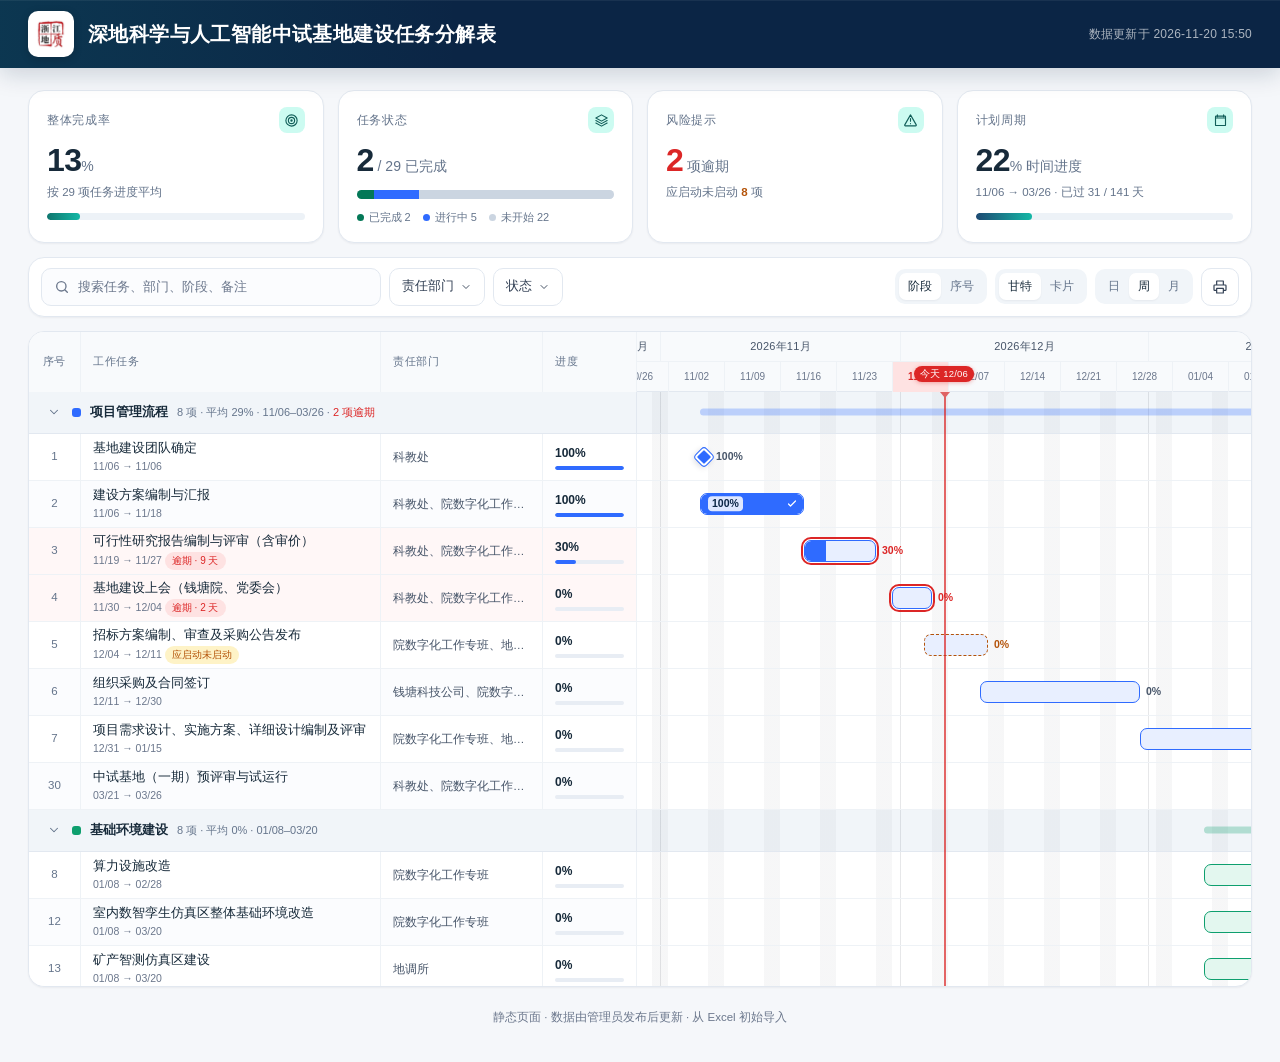
==== index.html @ 17f3b251 "已基本满足要求" ====
<!DOCTYPE html>
<html lang="zh-CN">
<head>
  <meta charset="utf-8">
  <meta name="viewport" content="width=device-width, initial-scale=1, viewport-fit=cover">
  <meta name="robots" content="noindex,nofollow,noarchive">
  <meta name="description" content="项目进度甘特图">
  <meta name="color-scheme" content="light">
  <meta name="theme-color" content="#0B2545">
  <title>项目进度</title>
  <link rel="icon" href="assets/logo.jpg">
  <link rel="stylesheet" href="styles.css">
</head>
<body>
  <a class="skip-link" href="#board">跳到进度表</a>

  <header class="app-header" id="appHeader">
    <div class="brand" id="brand">
      <span class="brand-logo" id="brandLogoWrap">
        <img id="brandLogo" src="assets/logo.jpg" alt="项目标识">
      </span>
      <h1 id="brandTitle">项目进度</h1>
    </div>
    <div class="header-side">
      <span class="updated" id="updatedAt"></span>
      <button type="button" class="admin-hint" id="adminHint" hidden>管理</button>
    </div>
  </header>

  <main class="app-main">
    <section class="kpi-grid" id="kpiGrid" aria-label="总体指标"></section>

    <section class="toolbar card" id="toolbar" aria-label="筛选与视图">
      <div class="toolbar-left">
        <label class="search">
          <span class="search-icon" aria-hidden="true"></span>
          <input id="searchInput" type="search" placeholder="搜索任务、部门、阶段、备注" autocomplete="off" aria-label="搜索">
          <button type="button" class="search-clear" id="searchClear" hidden aria-label="清除搜索">×</button>
        </label>
        <div class="filter-buttons" id="filterButtons"></div>
      </div>
      <div class="toolbar-right" id="toolbarRight"></div>
    </section>

    <section class="admin-bar" id="adminBar" hidden aria-label="管理操作"></section>

    <section class="board" id="board" tabindex="-1"></section>

    <footer class="app-footer">
      <span id="footerNote">静态页面 · 数据由管理员发布后更新</span>
    </footer>
  </main>

  <div class="drawer-backdrop" id="drawerBackdrop" hidden></div>
  <aside class="drawer" id="taskDrawer" hidden aria-label="任务详情"></aside>

  <div class="modal-backdrop" id="modalBackdrop" hidden></div>
  <div class="modal" id="modal" hidden role="dialog" aria-modal="true" aria-labelledby="modalTitle"></div>

  <div class="tooltip" id="tooltip" hidden></div>
  <div class="toast" id="toast" hidden role="status" aria-live="polite"></div>

  <noscript>
    <div class="noscript">此页面需要启用 JavaScript 才能显示进度甘特图。</div>
  </noscript>

  <script src="config.js"></script>
  <script src="data.js"></script>
  <script src="shared/parse.js"></script>
  <script src="js/util.js"></script>
  <script src="js/gantt.js"></script>
  <script src="js/render.js"></script>
  <script src="js/admin.js"></script>
  <script src="js/publish.js"></script>
  <script src="js/app.js"></script>
</body>
</html>
---- styles.css ----
/* ============================================================
   customSchedule — project progress board
   Modern research-institute visual language
   ============================================================ */

:root {
  --navy: #0B2545;
  --navy-2: #12355B;
  --navy-3: #1E4A73;
  --ink: #172A3A;
  --text: #1F2937;
  --muted: #64748B;
  --muted-2: #6B778C;
  --bg: #F5F7FA;
  --card: #FFFFFF;
  --line: #E2E8F0;
  --line-soft: #EEF2F6;
  --line-strong: #CBD5E1;

  --accent: #0F766E;
  --accent-2: #14B8A6;
  --accent-soft: #CCFBF1;
  --accent-ink: #115E59;

  --danger: #DC2626;
  --danger-soft: #FEE2E2;
  --warn: #B45309;
  --warn-soft: #FEF3C7;
  --ok: #047857;
  --ok-soft: #D1FAE5;
  --info: #1D4ED8;
  --info-soft: #DBEAFE;

  --phase-pm: #2F6BFF;
  --phase-pm-soft: #E8EFFF;
  --phase-env: #0E9F6E;
  --phase-env-soft: #E3F7EF;
  --phase-func: #7C3AED;
  --phase-func-soft: #F1EAFE;
  --phase-rule: #D97706;
  --phase-rule-soft: #FDF2DE;
  --phase-none: #64748B;
  --phase-none-soft: #EEF2F7;

  --shadow-xs: 0 1px 2px rgba(15, 23, 42, .05);
  --shadow-sm: 0 2px 6px rgba(15, 23, 42, .06);
  --shadow-md: 0 12px 32px rgba(15, 23, 42, .10);
  --shadow-lg: 0 24px 64px rgba(11, 37, 69, .22);

  --radius-sm: 8px;
  --radius: 12px;
  --radius-lg: 16px;

  --header-h: 68px;
  --c-seq: 52px;
  --c-name: 300px;
  --c-dept: 162px;
  --c-prog: 94px;
  --left-w: calc(var(--c-seq) + var(--c-name) + var(--c-dept) + var(--c-prog));
  --timeline-w: 1280px;

  --font: -apple-system, BlinkMacSystemFont, "Segoe UI", "PingFang SC",
    "Hiragino Sans GB", "Microsoft YaHei", "Noto Sans SC", sans-serif;
  --mono: "SFMono-Regular", Consolas, "Liberation Mono", Menlo, monospace;
}

* { box-sizing: border-box; }

[hidden] { display: none !important; }

html { -webkit-text-size-adjust: 100%; }

body {
  margin: 0;
  font-family: var(--font);
  color: var(--text);
  background: var(--bg);
  font-size: 14px;
  line-height: 1.5;
  -webkit-font-smoothing: antialiased;
  text-rendering: optimizeLegibility;
}

button, input, select, textarea { font: inherit; color: inherit; }
button { cursor: pointer; }
a { color: var(--accent); }

.sr-only {
  position: absolute;
  width: 1px; height: 1px;
  padding: 0; margin: -1px;
  overflow: hidden;
  clip: rect(0 0 0 0);
  white-space: nowrap;
  border: 0;
}

.skip-link {
  position: fixed;
  left: 12px; top: -60px;
  z-index: 300;
  padding: 10px 16px;
  border-radius: 8px;
  background: var(--navy);
  color: white;
  text-decoration: none;
  transition: top .15s ease;
}
.skip-link:focus { top: 12px; }

/* ---------- Header ---------- */

.app-header {
  position: sticky;
  top: 0;
  z-index: 50;
  height: var(--header-h);
  display: flex;
  align-items: center;
  justify-content: space-between;
  gap: 20px;
  padding: 0 28px;
  background:
    linear-gradient(90deg, rgba(20, 184, 166, .12), transparent 36%),
    var(--navy);
  color: #fff;
  box-shadow: 0 1px 0 rgba(255, 255, 255, .06) inset, 0 6px 24px rgba(11, 37, 69, .18);
}

.brand {
  display: flex;
  align-items: center;
  gap: 14px;
  min-width: 0;
  user-select: none;
}

.brand-logo {
  flex: none;
  width: 46px;
  height: 46px;
  border-radius: 10px;
  background: #fff;
  padding: 4px;
  display: grid;
  place-items: center;
  box-shadow: 0 2px 8px rgba(0, 0, 0, .18);
  overflow: hidden;
}

.brand-logo img {
  width: 100%;
  height: 100%;
  object-fit: contain;
  display: block;
}

.brand h1 {
  margin: 0;
  font-size: 20px;
  font-weight: 600;
  letter-spacing: .02em;
  line-height: 1.35;
  white-space: nowrap;
  overflow: hidden;
  text-overflow: ellipsis;
}

.header-side {
  display: flex;
  align-items: center;
  gap: 14px;
  flex: none;
}

.updated {
  font-size: 12px;
  color: rgba(255, 255, 255, .66);
  letter-spacing: .02em;
  white-space: nowrap;
}

.admin-hint {
  border: 1px solid rgba(255, 255, 255, .28);
  background: rgba(255, 255, 255, .08);
  color: rgba(255, 255, 255, .82);
  border-radius: 999px;
  padding: 4px 12px;
  font-size: 12px;
}
.admin-hint:hover { background: rgba(255, 255, 255, .16); }

/* ---------- Layout ---------- */

.app-main {
  width: 100%;
  max-width: 1680px;
  margin: 0 auto;
  padding: 22px 28px 36px;
}

.app-footer {
  margin-top: 22px;
  color: var(--muted-2);
  font-size: 11.5px;
  text-align: center;
}

/* ---------- KPI ---------- */

.kpi-grid {
  display: grid;
  grid-template-columns: repeat(4, minmax(0, 1fr));
  gap: 14px;
  margin-bottom: 14px;
}

.kpi-card {
  background: var(--card);
  border: 1px solid var(--line);
  border-radius: var(--radius-lg);
  padding: 16px 18px;
  box-shadow: var(--shadow-xs);
  min-width: 0;
}

.kpi-head {
  display: flex;
  align-items: center;
  justify-content: space-between;
  gap: 8px;
  margin-bottom: 10px;
}

.kpi-label {
  font-size: 12px;
  color: var(--muted);
  letter-spacing: .06em;
  font-weight: 500;
}

.kpi-icon {
  width: 26px;
  height: 26px;
  border-radius: 8px;
  display: grid;
  place-items: center;
  background: var(--accent-soft);
  color: var(--accent-ink);
}
.kpi-icon svg { width: 15px; height: 15px; }

.kpi-value {
  display: flex;
  align-items: baseline;
  gap: 4px;
  font-size: 32px;
  font-weight: 700;
  letter-spacing: -.02em;
  color: var(--ink);
  line-height: 1.1;
  font-variant-numeric: tabular-nums;
}

.kpi-value .unit {
  font-size: 14px;
  font-weight: 500;
  color: var(--muted);
  letter-spacing: 0;
}

.kpi-value.danger { color: var(--danger); }
.kpi-value.warn { color: var(--warn); }

.kpi-sub {
  margin-top: 6px;
  font-size: 11.5px;
  color: var(--muted);
  line-height: 1.45;
}

.kpi-bar {
  margin-top: 12px;
  height: 7px;
  border-radius: 999px;
  background: #EDF2F7;
  overflow: hidden;
}
.kpi-bar > span {
  display: block;
  height: 100%;
  border-radius: 999px;
  background: linear-gradient(90deg, var(--accent), var(--accent-2));
}

.stack-bar {
  margin-top: 12px;
  height: 9px;
  border-radius: 999px;
  overflow: hidden;
  display: flex;
  background: #EDF2F7;
}
.stack-bar > span { display: block; height: 100%; }
.stack-bar .s-done { background: var(--ok); }
.stack-bar .s-run { background: var(--phase-pm); }
.stack-bar .s-todo { background: #CBD5E1; }

.legend {
  display: flex;
  flex-wrap: wrap;
  gap: 4px 12px;
  margin-top: 10px;
  font-size: 11px;
  color: var(--muted);
}
.legend-item { display: inline-flex; align-items: center; gap: 5px; white-space: nowrap; }
.dot {
  width: 7px; height: 7px;
  border-radius: 50%;
  display: inline-block;
  flex: none;
}

/* ---------- Toolbar ---------- */

.toolbar {
  display: flex;
  align-items: center;
  justify-content: space-between;
  gap: 12px;
  padding: 10px 12px;
  background: var(--card);
  border: 1px solid var(--line);
  border-radius: var(--radius-lg);
  box-shadow: var(--shadow-xs);
}

@media (min-width: 900px) {
  .toolbar {
    position: sticky;
    top: var(--header-h);
    z-index: 40;
  }
}

.toolbar-left,
.toolbar-right {
  display: flex;
  align-items: center;
  gap: 8px;
  min-width: 0;
}

.toolbar-left { flex: 1; }
.toolbar-right { flex: none; }

.search {
  position: relative;
  display: flex;
  align-items: center;
  flex: 1;
  max-width: 340px;
  min-width: 180px;
  height: 38px;
  border: 1px solid var(--line);
  border-radius: 10px;
  background: #FBFCFE;
  transition: border-color .15s, box-shadow .15s;
}
.search:focus-within {
  border-color: var(--accent-2);
  box-shadow: 0 0 0 3px rgba(20, 184, 166, .12);
  background: #fff;
}
.search-icon {
  width: 16px; height: 16px;
  margin: 0 8px 0 12px;
  color: var(--muted-2);
  background: currentColor;
  -webkit-mask: url("data:image/svg+xml,%3Csvg xmlns='http://www.w3.org/2000/svg' viewBox='0 0 24 24' fill='none' stroke='black' stroke-width='2' stroke-linecap='round'%3E%3Ccircle cx='11' cy='11' r='7'/%3E%3Cpath d='M20 20l-3.5-3.5'/%3E%3C/svg%3E") center / contain no-repeat;
  mask: url("data:image/svg+xml,%3Csvg xmlns='http://www.w3.org/2000/svg' viewBox='0 0 24 24' fill='none' stroke='black' stroke-width='2' stroke-linecap='round'%3E%3Ccircle cx='11' cy='11' r='7'/%3E%3Cpath d='M20 20l-3.5-3.5'/%3E%3C/svg%3E") center / contain no-repeat;
  flex: none;
}
.search input {
  flex: 1;
  min-width: 0;
  height: 100%;
  border: 0;
  outline: 0;
  background: transparent;
  font-size: 13px;
  padding: 0 8px 0 0;
}
.search input::placeholder { color: var(--muted-2); }
.search-clear {
  border: 0;
  background: transparent;
  color: var(--muted-2);
  font-size: 18px;
  line-height: 1;
  padding: 0 10px;
  height: 100%;
}
.search-clear:hover { color: var(--ink); }

.filter-buttons { display: flex; align-items: center; gap: 8px; flex-wrap: wrap; }

.filter-wrap { position: relative; }

.filter-btn {
  display: inline-flex;
  align-items: center;
  gap: 6px;
  height: 38px;
  padding: 0 12px;
  border: 1px solid var(--line);
  border-radius: 10px;
  background: #fff;
  color: #334155;
  font-size: 12.5px;
  white-space: nowrap;
  transition: border-color .15s, background .15s, color .15s;
}
.filter-btn:hover { border-color: var(--line-strong); background: #FBFCFE; }
.filter-btn.active {
  border-color: var(--accent-2);
  background: #F0FDFA;
  color: var(--accent-ink);
}
.filter-btn .chev {
  width: 12px; height: 12px;
  color: currentColor;
  opacity: .7;
  transition: transform .15s;
}
.filter-btn[aria-expanded="true"] .chev { transform: rotate(180deg); }
.filter-count {
  min-width: 18px;
  height: 18px;
  padding: 0 5px;
  border-radius: 999px;
  background: var(--accent);
  color: #fff;
  font-size: 10.5px;
  display: inline-grid;
  place-items: center;
  line-height: 1;
}

.popover {
  position: absolute;
  top: calc(100% + 6px);
  left: 0;
  z-index: 80;
  width: 248px;
  max-width: calc(100vw - 24px);
  max-height: 330px;
  overflow: auto;
  padding: 8px;
  background: #fff;
  border: 1px solid var(--line);
  border-radius: 12px;
  box-shadow: var(--shadow-md);
}
.popover-title {
  font-size: 11px;
  color: var(--muted);
  padding: 4px 8px 6px;
  letter-spacing: .04em;
}
.popover-row {
  display: flex;
  align-items: center;
  gap: 9px;
  padding: 7px 8px;
  border-radius: 8px;
  font-size: 12.5px;
  cursor: pointer;
  user-select: none;
}
.popover-row:hover { background: #F5F9FC; }
.popover-row input { accent-color: var(--accent); width: 15px; height: 15px; flex: none; }
.popover-row span { overflow: hidden; text-overflow: ellipsis; white-space: nowrap; }
.popover-actions {
  display: flex;
  justify-content: space-between;
  gap: 8px;
  padding: 8px 4px 2px;
  border-top: 1px solid var(--line-soft);
  margin-top: 4px;
}

.segmented {
  display: inline-flex;
  align-items: center;
  padding: 3px;
  border-radius: 10px;
  background: #F1F5F9;
  border: 1px solid transparent;
}
.segmented button {
  border: 0;
  background: transparent;
  color: var(--muted);
  padding: 6px 9px;
  border-radius: 7px;
  font-size: 12px;
  line-height: 1.2;
  white-space: nowrap;
  transition: background .15s, color .15s, box-shadow .15s;
}
.segmented button:hover { color: var(--ink); }
.segmented button.active {
  background: #fff;
  color: var(--ink);
  box-shadow: var(--shadow-xs);
  font-weight: 500;
}

.btn {
  display: inline-flex;
  align-items: center;
  justify-content: center;
  gap: 6px;
  height: 38px;
  padding: 0 14px;
  border: 1px solid var(--line);
  border-radius: 10px;
  background: #fff;
  color: #334155;
  font-size: 12.5px;
  white-space: nowrap;
  transition: border-color .15s, background .15s, color .15s, box-shadow .15s;
}
.btn:hover { border-color: var(--line-strong); background: #FBFCFE; }
.btn:focus-visible,
.filter-btn:focus-visible,
.segmented button:focus-visible,
.icon-btn:focus-visible {
  outline: 2px solid var(--accent-2);
  outline-offset: 2px;
}
.btn.primary {
  background: var(--accent);
  border-color: var(--accent);
  color: #fff;
}
.btn.primary:hover { background: #0D665F; border-color: #0D665F; }
.btn.danger {
  background: #fff;
  border-color: #FECACA;
  color: var(--danger);
}
.btn.danger:hover { background: #FEF2F2; border-color: #FCA5A5; }
.btn.ghost { border-color: transparent; background: transparent; color: var(--muted); }
.btn.ghost:hover { background: #F1F5F9; color: var(--ink); }
.btn.small { height: 30px; padding: 0 10px; font-size: 12px; border-radius: 8px; }
.btn.icon { width: 38px; padding: 0; }
.btn svg, .icon-btn svg { width: 16px; height: 16px; }

.icon-btn {
  display: inline-grid;
  place-items: center;
  width: 30px;
  height: 30px;
  border: 1px solid transparent;
  border-radius: 8px;
  background: transparent;
  color: var(--muted);
}
.icon-btn:hover { background: #F1F5F9; color: var(--ink); }
.icon-btn.danger:hover { background: #FEF2F2; color: var(--danger); }

/* ---------- Admin bar ---------- */

.admin-bar {
  display: flex;
  align-items: center;
  gap: 8px;
  flex-wrap: wrap;
  margin-top: 12px;
  padding: 9px 12px;
  background: #F0FDFA;
  border: 1px solid #99F6E4;
  border-radius: var(--radius);
}

.admin-pill {
  display: inline-flex;
  align-items: center;
  gap: 7px;
  padding: 5px 10px;
  border-radius: 999px;
  background: var(--accent);
  color: #fff;
  font-size: 11.5px;
  font-weight: 500;
  letter-spacing: .03em;
}
.admin-pill .dot { background: #5EEAD4; width: 6px; height: 6px; }
.dirty-dot {
  width: 6px; height: 6px;
  border-radius: 50%;
  background: #F59E0B;
  box-shadow: 0 0 0 3px rgba(245, 158, 11, .18);
}
.admin-spacer { flex: 1; }

.draft-banner {
  display: flex;
  align-items: center;
  gap: 10px;
  flex-wrap: wrap;
  margin-top: 12px;
  padding: 10px 14px;
  border-radius: var(--radius);
  background: #FFFBEB;
  border: 1px solid #FDE68A;
  color: #92400E;
  font-size: 12.5px;
}
.draft-banner .btn { height: 30px; }

/* ---------- Board / Gantt ---------- */

.board { margin-top: 14px; }

.gantt-wrap {
  background: var(--card);
  border: 1px solid var(--line);
  border-radius: var(--radius-lg);
  box-shadow: var(--shadow-xs);
  overflow: hidden;
}

.gantt-viewport {
  position: relative;
  overflow: auto;
  max-height: calc(100vh - 246px);
  min-height: 360px;
  overscroll-behavior: contain;
  scrollbar-color: #CBD5E1 transparent;
  scrollbar-width: thin;
}
.gantt-viewport::-webkit-scrollbar { width: 12px; height: 12px; }
.gantt-viewport::-webkit-scrollbar-track { background: transparent; }
.gantt-viewport::-webkit-scrollbar-thumb {
  background: #CBD5E1;
  border-radius: 999px;
  border: 3px solid #fff;
}
.gantt-viewport::-webkit-scrollbar-thumb:hover { background: #94A3B8; }

.gantt-content {
  position: relative;
  min-width: 100%;
  width: calc(var(--left-w) + var(--timeline-w));
}

.ghead,
.grow {
  display: grid;
  grid-template-columns: var(--c-seq) var(--c-name) var(--c-dept) var(--c-prog) var(--timeline-w);
}

.ghead {
  position: sticky;
  top: 0;
  z-index: 30;
  background: #F8FAFC;
  border-bottom: 1px solid var(--line);
  height: 60px;
}

.gh-cell {
  position: sticky;
  display: flex;
  align-items: center;
  padding: 0 12px;
  background: #F8FAFC;
  border-right: 1px solid var(--line-soft);
  font-size: 11px;
  font-weight: 500;
  color: var(--muted);
  letter-spacing: .06em;
  z-index: 31;
  white-space: nowrap;
}
.gh-seq { left: 0; justify-content: center; padding: 0; }
.gh-name { left: var(--c-seq); }
.gh-dept { left: calc(var(--c-seq) + var(--c-name)); }
.gh-prog { left: calc(var(--c-seq) + var(--c-name) + var(--c-dept)); }

.gh-timeline {
  position: relative;
  height: 60px;
  overflow: hidden;
}

.tl-months,
.tl-ticks {
  position: absolute;
  left: 0;
  right: 0;
  display: flex;
  height: 30px;
}
.tl-months { top: 0; border-bottom: 1px solid var(--line-soft); }
.tl-ticks { top: 30px; }

.tl-month,
.tl-tick {
  flex: none;
  display: flex;
  align-items: center;
  border-left: 1px solid var(--line-soft);
  overflow: hidden;
  white-space: nowrap;
}
.tl-month {
  justify-content: center;
  padding: 0 6px;
  font-size: 11px;
  color: #475569;
  font-weight: 500;
  letter-spacing: .02em;
}
.tl-tick {
  justify-content: center;
  font-size: 10px;
  color: var(--muted-2);
  font-variant-numeric: tabular-nums;
}
.tl-tick.weekend { background: #F4F7FA; }
.tl-tick.today { background: var(--danger-soft); color: var(--danger); font-weight: 600; }

.today-pill {
  position: absolute;
  top: 34px;
  transform: translateX(-50%);
  z-index: 32;
  padding: 1px 6px;
  border-radius: 999px;
  background: var(--danger);
  color: #fff;
  font-size: 9.5px;
  line-height: 1.5;
  letter-spacing: .02em;
  white-space: nowrap;
  pointer-events: none;
  box-shadow: 0 1px 4px rgba(220, 38, 38, .35);
}

.gbody { position: relative; }

.ggroup {
  display: grid;
  grid-template-columns: var(--left-w) var(--timeline-w);
  min-height: 42px;
  background: #F1F5F9;
  border-bottom: 1px solid var(--line);
}

.gg-label {
  position: sticky;
  left: 0;
  z-index: 14;
  display: flex;
  align-items: center;
  gap: 9px;
  padding: 0 12px;
  background: #F1F5F9;
  border-right: 1px solid var(--line);
  min-width: 0;
}

.gg-toggle {
  width: 22px; height: 22px;
  flex: none;
  border: 0;
  border-radius: 6px;
  background: transparent;
  color: var(--muted);
  display: grid;
  place-items: center;
}
.gg-toggle:hover { background: rgba(15, 23, 42, .06); }
.gg-toggle svg { width: 14px; height: 14px; transition: transform .18s; }
.is-collapsed .gg-toggle svg { transform: rotate(-90deg); }

.gg-dot {
  width: 9px; height: 9px;
  border-radius: 3px;
  flex: none;
  background: var(--phase);
}

.gg-name {
  font-size: 12.5px;
  font-weight: 600;
  color: var(--ink);
  white-space: nowrap;
}

.gg-meta {
  font-size: 11px;
  color: var(--muted);
  white-space: nowrap;
  overflow: hidden;
  text-overflow: ellipsis;
}
.gg-meta .risk { color: var(--danger); font-weight: 500; }

.gg-timeline {
  position: relative;
  background: #F1F5F9;
  background-image: var(--tl-grid, none);
}

.gg-bar {
  position: absolute;
  top: 50%;
  transform: translateY(-50%);
  height: 7px;
  border-radius: 999px;
  background: var(--phase);
  opacity: .28;
}

.grow {
  position: relative;
  min-height: 46px;
  border-bottom: 1px solid var(--line-soft);
  --row-bg: #fff;
  transition: background .12s;
}
.grow.alt { --row-bg: #FBFCFE; }
.grow:hover { --row-bg: #F4F9FF; }
.grow.is-overdue { --row-bg: #FFF7F7; }
.grow.is-overdue:hover { --row-bg: #FEF0F0; }

.gc {
  position: sticky;
  display: flex;
  align-items: center;
  padding: 0 12px;
  background: var(--row-bg);
  border-right: 1px solid var(--line-soft);
  font-size: 12.5px;
  min-width: 0;
}

.g-seq {
  left: 0;
  z-index: 12;
  justify-content: center;
  padding: 0;
  color: var(--muted);
  font-size: 11.5px;
  font-variant-numeric: tabular-nums;
}
.g-name {
  left: var(--c-seq);
  z-index: 12;
  flex-direction: column;
  align-items: flex-start;
  justify-content: center;
  gap: 1px;
  padding-right: 12px;
}

.g-name.has-actions { padding-right: 82px; }

.row-actions {
  position: absolute;
  right: 6px;
  top: 50%;
  transform: translateY(-50%);
  display: flex;
  align-items: center;
  gap: 1px;
  padding-left: 4px;
  background: var(--row-bg);
  opacity: 0;
  transition: opacity .15s;
}
.grow:hover .row-actions,
.row-actions:focus-within {
  opacity: 1;
}
.row-actions .icon-btn { width: 24px; height: 24px; }
.icon-btn:disabled { opacity: .3; cursor: default; }

.filter-result {
  min-height: 1px;
}
.g-dept {
  left: calc(var(--c-seq) + var(--c-name));
  z-index: 12;
  color: #475569;
  font-size: 11.5px;
  overflow: hidden;
  text-overflow: ellipsis;
  white-space: nowrap;
  display: block;
  line-height: 46px;
}
.g-prog {
  left: calc(var(--c-seq) + var(--c-name) + var(--c-dept));
  z-index: 12;
  flex-direction: column;
  align-items: stretch;
  justify-content: center;
  gap: 4px;
}

.g-name-text {
  max-width: 100%;
  font-weight: 500;
  color: var(--ink);
  overflow: hidden;
  text-overflow: ellipsis;
  white-space: nowrap;
}
.g-name-text .phase-flag {
  display: inline-block;
  width: 6px; height: 6px;
  border-radius: 2px;
  margin-right: 6px;
  vertical-align: 1px;
  background: var(--phase);
}
.g-dates {
  font-size: 10.5px;
  color: var(--muted-2);
  font-variant-numeric: tabular-nums;
  white-space: nowrap;
}

.g-prog-top {
  display: flex;
  align-items: center;
  justify-content: space-between;
  gap: 6px;
}
.g-prog-pct {
  font-size: 12px;
  font-weight: 600;
  color: var(--ink);
  font-variant-numeric: tabular-nums;
}
.mini-bar {
  height: 4px;
  border-radius: 999px;
  background: #E8EDF4;
  overflow: hidden;
}
.mini-bar > span {
  display: block;
  height: 100%;
  border-radius: 999px;
  background: var(--phase);
}

.g-timeline {
  position: relative;
  background-image: var(--tl-grid, none);
  min-width: 0;
}

.today-line {
  position: absolute;
  top: 0;
  bottom: 0;
  width: 2px;
  background: var(--danger);
  opacity: .7;
  z-index: 20;
  pointer-events: none;
}
.today-line::before {
  content: "";
  position: absolute;
  top: 0;
  left: -4px;
  border-left: 5px solid transparent;
  border-right: 5px solid transparent;
  border-top: 6px solid var(--danger);
}

/* Bars */

.bar {
  position: absolute;
  top: 50%;
  transform: translateY(-50%);
  height: 22px;
  border-radius: 7px;
  background: var(--phase-soft);
  border: 1px solid var(--phase);
  overflow: hidden;
  cursor: pointer;
  transition: box-shadow .15s, filter .15s;
}
.bar:hover { box-shadow: 0 3px 10px rgba(15, 23, 42, .18); filter: brightness(1.01); }
.bar-fill {
  position: absolute;
  left: 0; top: 0; bottom: 0;
  background: var(--phase);
  border-radius: 6px 0 0 6px;
  transition: width .25s ease;
}
.bar.is-complete .bar-fill { border-radius: 6px; }
.bar-label {
  position: absolute;
  top: 50%;
  transform: translateY(-50%);
  font-size: 10.5px;
  font-weight: 600;
  color: #475569;
  white-space: nowrap;
  font-variant-numeric: tabular-nums;
  pointer-events: none;
}
.bar-label.inside {
  color: #0B2545;
  background: rgba(255, 255, 255, .84);
  padding: 0 4px;
  border-radius: 4px;
  line-height: 1.5;
}
.bar-check {
  position: absolute;
  right: 5px;
  top: 50%;
  transform: translateY(-50%);
  color: #fff;
  display: none;
}
.bar.is-complete .bar-check { display: block; }
.bar-check svg { width: 12px; height: 12px; display: block; }

.bar.is-overdue { outline: 2px solid var(--danger); outline-offset: 1px; }
.bar.is-overdue .bar-label.outside { color: var(--danger); }
.bar.is-late-start { border-style: dashed; border-color: var(--warn); }
.bar.is-late-start .bar-label.outside { color: var(--warn); }

.milestone {
  position: absolute;
  top: 50%;
  width: 14px;
  height: 14px;
  transform: translate(-50%, -50%) rotate(45deg);
  border-radius: 3px;
  background: var(--phase);
  border: 2px solid #fff;
  box-shadow: 0 0 0 1px var(--phase), 0 2px 6px rgba(15, 23, 42, .18);
  cursor: pointer;
  z-index: 2;
}
.milestone.is-overdue { background: var(--danger); box-shadow: 0 0 0 2px var(--danger), 0 2px 6px rgba(15, 23, 42, .18); }
.milestone.is-late-start { background: var(--warn); box-shadow: 0 0 0 2px var(--warn), 0 2px 6px rgba(15, 23, 42, .18); }
.milestone-label {
  position: absolute;
  top: 50%;
  transform: translateY(-50%);
  font-size: 10.5px;
  font-weight: 600;
  color: #475569;
  white-space: nowrap;
  pointer-events: none;
}

.status-badge {
  display: inline-flex;
  align-items: center;
  gap: 4px;
  padding: 1px 7px;
  border-radius: 999px;
  font-size: 10px;
  font-weight: 500;
  line-height: 1.6;
  white-space: nowrap;
}
.status-0 { background: #F1F5F9; color: #64748B; }
.status-run { background: var(--info-soft); color: var(--info); }
.status-done { background: var(--ok-soft); color: var(--ok); }
.status-overdue { background: var(--danger-soft); color: var(--danger); }
.status-late { background: var(--warn-soft); color: var(--warn); }

/* ---------- Empty state ---------- */

.empty-state {
  display: flex;
  flex-direction: column;
  align-items: center;
  justify-content: center;
  gap: 10px;
  padding: 64px 20px;
  color: var(--muted);
  text-align: center;
}
.empty-state .empty-icon {
  width: 44px; height: 44px;
  border-radius: 14px;
  background: #F1F5F9;
  display: grid;
  place-items: center;
  color: var(--muted-2);
}
.empty-state .empty-icon svg { width: 22px; height: 22px; }
.empty-state strong { color: var(--ink); font-weight: 600; }
.empty-state .btn { margin-top: 4px; }

/* ---------- Cards view ---------- */

.cards-wrap { padding: 16px; }

.cards-group { margin-bottom: 22px; }
.cards-group:last-child { margin-bottom: 0; }

.cards-group-head {
  display: flex;
  align-items: center;
  gap: 9px;
  margin: 0 2px 10px;
  flex-wrap: wrap;
}
.cards-group-head .gg-dot { width: 10px; height: 10px; border-radius: 3px; }
.cards-group-head .name {
  font-size: 13.5px;
  font-weight: 600;
  color: var(--ink);
}
.cards-group-head .meta {
  font-size: 11.5px;
  color: var(--muted);
}

.cards-grid {
  display: grid;
  grid-template-columns: repeat(auto-fill, minmax(280px, 1fr));
  gap: 12px;
}

.task-card {
  position: relative;
  background: #fff;
  border: 1px solid var(--line);
  border-radius: var(--radius);
  padding: 14px 15px 13px;
  box-shadow: var(--shadow-xs);
  cursor: pointer;
  transition: box-shadow .16s, transform .16s, border-color .16s;
}
.task-card:hover {
  border-color: var(--line-strong);
  box-shadow: var(--shadow-sm);
  transform: translateY(-1px);
}
.task-card.is-overdue { border-color: #FECACA; background: #FFFBFB; }

.card-top {
  display: flex;
  align-items: center;
  justify-content: space-between;
  gap: 8px;
  margin-bottom: 7px;
}
.task-card.is-admin .card-top { padding-right: 42px; }
.card-phase {
  display: inline-flex;
  align-items: center;
  gap: 6px;
  font-size: 10.5px;
  color: var(--muted);
  white-space: nowrap;
  overflow: hidden;
  text-overflow: ellipsis;
}
.card-phase .dot { width: 7px; height: 7px; border-radius: 2px; background: var(--phase); }

.card-title {
  margin: 0 0 8px;
  font-size: 14px;
  font-weight: 600;
  line-height: 1.45;
  color: var(--ink);
}

.card-depts {
  display: flex;
  flex-wrap: wrap;
  gap: 4px;
  margin-bottom: 10px;
  min-height: 18px;
}
.chip {
  display: inline-block;
  max-width: 100%;
  padding: 1px 7px;
  border-radius: 6px;
  background: #F1F5F9;
  color: #475569;
  font-size: 10.5px;
  white-space: nowrap;
  overflow: hidden;
  text-overflow: ellipsis;
}

.card-dates {
  display: flex;
  align-items: center;
  gap: 7px;
  font-size: 11px;
  color: var(--muted);
  font-variant-numeric: tabular-nums;
  margin-bottom: 9px;
}
.card-dates .arrow { color: var(--muted-2); }

.card-progress {
  display: flex;
  align-items: center;
  gap: 9px;
  margin-bottom: 9px;
}
.card-progress .mini-bar { flex: 1; height: 5px; }
.card-progress .pct {
  font-size: 11.5px;
  font-weight: 600;
  color: var(--ink);
  font-variant-numeric: tabular-nums;
  min-width: 34px;
  text-align: right;
}

.card-foot {
  display: flex;
  align-items: center;
  justify-content: space-between;
  gap: 8px;
  font-size: 10.5px;
  color: var(--muted-2);
  border-top: 1px solid var(--line-soft);
  padding-top: 8px;
}
.card-foot .danger { color: var(--danger); font-weight: 500; }
.card-foot .warn { color: var(--warn); font-weight: 500; }

.card-edit {
  position: absolute;
  top: 9px;
  right: 9px;
  width: 28px;
  height: 28px;
  border-radius: 8px;
  border: 1px solid var(--line);
  background: #fff;
  color: var(--muted);
  display: grid;
  place-items: center;
  opacity: 0;
  transition: opacity .15s, background .15s;
}
.task-card:hover .card-edit,
.card-edit:focus-visible { opacity: 1; }
.card-edit:hover { background: #F1F5F9; color: var(--ink); }
.card-edit svg { width: 14px; height: 14px; }

/* ---------- Drawer ---------- */

.drawer-backdrop {
  position: fixed;
  inset: 0;
  z-index: 90;
  background: rgba(11, 37, 69, .38);
  backdrop-filter: blur(2px);
  -webkit-backdrop-filter: blur(2px);
  opacity: 0;
  transition: opacity .2s;
}
.drawer-backdrop.open { opacity: 1; }

.drawer {
  position: fixed;
  top: 0; right: 0; bottom: 0;
  z-index: 100;
  width: 410px;
  max-width: 94vw;
  background: #fff;
  box-shadow: var(--shadow-lg);
  transform: translateX(102%);
  transition: transform .24s cubic-bezier(.22, .8, .3, 1);
  display: flex;
  flex-direction: column;
}
.drawer.open { transform: translateX(0); }

.drawer-head {
  display: flex;
  align-items: flex-start;
  justify-content: space-between;
  gap: 12px;
  padding: 20px 20px 14px;
  border-bottom: 1px solid var(--line-soft);
}
.drawer-head h2 {
  margin: 0;
  font-size: 16px;
  font-weight: 600;
  line-height: 1.45;
  color: var(--ink);
}
.drawer-head .sub {
  margin-top: 4px;
  display: flex;
  gap: 6px;
  flex-wrap: wrap;
}
.drawer-close {
  flex: none;
  width: 32px; height: 32px;
  border-radius: 8px;
  border: 1px solid var(--line);
  background: #fff;
  color: var(--muted);
  display: grid;
  place-items: center;
}
.drawer-close:hover { background: #F1F5F9; color: var(--ink); }

.drawer-body { padding: 18px 20px 24px; overflow: auto; flex: 1; min-height: 0; }

.detail-grid {
  display: grid;
  grid-template-columns: 1fr 1fr;
  gap: 14px 16px;
}
.detail-item { min-width: 0; }
.detail-item.full { grid-column: 1 / -1; }
.detail-label {
  font-size: 10.5px;
  color: var(--muted-2);
  letter-spacing: .05em;
  margin-bottom: 3px;
}
.detail-value {
  font-size: 13px;
  color: var(--ink);
  line-height: 1.5;
  word-break: break-word;
}
.detail-value.nums { font-variant-numeric: tabular-nums; }
.detail-value .chip { margin: 0 4px 4px 0; }

.detail-progress { margin: 18px 0 6px; }
.detail-progress-head {
  display: flex;
  align-items: baseline;
  justify-content: space-between;
  margin-bottom: 7px;
}
.detail-progress-head .big {
  font-size: 26px;
  font-weight: 700;
  color: var(--ink);
  font-variant-numeric: tabular-nums;
}
.detail-progress .kpi-bar { margin-top: 0; height: 9px; }
.detail-note {
  margin-top: 18px;
  padding: 12px 14px;
  border-radius: 10px;
  background: #F8FAFC;
  border: 1px solid var(--line-soft);
  font-size: 12.5px;
  color: #475569;
  line-height: 1.65;
  white-space: pre-wrap;
  word-break: break-word;
}
.detail-actions {
  display: flex;
  gap: 8px;
  margin-top: 20px;
  padding-top: 16px;
  border-top: 1px solid var(--line-soft);
}

/* ---------- Modal ---------- */

.modal-backdrop {
  position: fixed;
  inset: 0;
  z-index: 110;
  background: rgba(11, 37, 69, .42);
  backdrop-filter: blur(2px);
  -webkit-backdrop-filter: blur(2px);
  opacity: 0;
  transition: opacity .18s;
}
.modal-backdrop.open { opacity: 1; }

.modal {
  position: fixed;
  z-index: 120;
  left: 50%;
  top: 50%;
  width: min(560px, calc(100vw - 28px));
  max-height: min(86vh, 900px);
  overflow: auto;
  transform: translate(-50%, -50%) scale(.985);
  opacity: 0;
  background: #fff;
  border-radius: var(--radius-lg);
  box-shadow: var(--shadow-lg);
  transition: opacity .18s, transform .18s;
}
.modal.open { opacity: 1; transform: translate(-50%, -50%) scale(1); }
.modal.wide { width: min(780px, calc(100vw - 28px)); }

.modal-head {
  position: sticky;
  top: 0;
  z-index: 4;
  display: flex;
  align-items: flex-start;
  justify-content: space-between;
  gap: 12px;
  padding: 20px 22px 12px;
  background: #fff;
  border-radius: var(--radius-lg) var(--radius-lg) 0 0;
}
.modal-title {
  margin: 0;
  font-size: 17px;
  font-weight: 600;
  color: var(--ink);
}
.modal-sub {
  margin-top: 4px;
  font-size: 12px;
  color: var(--muted);
  line-height: 1.5;
}
.modal-body { padding: 16px 22px 20px; }
.modal-foot {
  position: sticky;
  bottom: 0;
  z-index: 4;
  display: flex;
  align-items: center;
  justify-content: flex-end;
  gap: 8px;
  flex-wrap: wrap;
  padding: 14px 22px 18px;
  background: #fff;
  border-top: 1px solid var(--line-soft);
}
.modal-foot .left { margin-right: auto; }

/* ---------- Forms ---------- */

.form-grid {
  display: grid;
  grid-template-columns: 1fr 1fr;
  gap: 14px;
}
.field { display: flex; flex-direction: column; gap: 5px; min-width: 0; }
.field.full { grid-column: 1 / -1; }
.field label {
  font-size: 11.5px;
  color: var(--muted);
  font-weight: 500;
}
.field label .req { color: var(--danger); }
.field input[type="text"],
.field input[type="password"],
.field input[type="date"],
.field input[type="number"],
.field input[type="url"],
.field select,
.field textarea {
  width: 100%;
  min-height: 38px;
  padding: 8px 11px;
  border: 1px solid var(--line);
  border-radius: 9px;
  background: #FBFCFE;
  color: var(--ink);
  font-size: 13px;
  outline: none;
  transition: border-color .15s, box-shadow .15s, background .15s;
}
.field textarea { min-height: 76px; resize: vertical; line-height: 1.55; }
.field input:focus,
.field select:focus,
.field textarea:focus {
  border-color: var(--accent-2);
  background: #fff;
  box-shadow: 0 0 0 3px rgba(20, 184, 166, .13);
}
.field .hint { font-size: 10.5px; color: var(--muted-2); line-height: 1.45; }
.field .error { font-size: 11px; color: var(--danger); }
.field input.invalid { border-color: #FCA5A5; background: #FFF7F7; }

.field-row { display: flex; gap: 8px; align-items: center; }
.field-row > * { min-width: 0; }
.field-row > input,
.field-row > select { flex: 1 1 auto; width: auto; }
.field-row > .btn { flex: 0 0 auto; }

.progress-editor { display: flex; flex-direction: column; gap: 8px; }
.progress-editor .row { display: flex; align-items: center; gap: 10px; }
.progress-editor input[type="range"] {
  flex: 1;
  accent-color: var(--accent);
  height: 4px;
}
.progress-editor input[type="number"] { width: 82px; flex: none; }
.quick-progress { display: flex; gap: 5px; flex-wrap: wrap; }
.quick-progress button {
  border: 1px solid var(--line);
  background: #fff;
  border-radius: 7px;
  padding: 3px 8px;
  font-size: 11px;
  color: var(--muted);
}
.quick-progress button:hover { border-color: var(--accent-2); color: var(--accent-ink); background: #F0FDFA; }

.check-row {
  display: flex;
  align-items: center;
  gap: 8px;
  font-size: 12.5px;
  color: #475569;
}
.check-row input { accent-color: var(--accent); width: 15px; height: 15px; }

/* ---------- Import ---------- */

.import-drop {
  display: flex;
  flex-direction: column;
  align-items: center;
  justify-content: center;
  gap: 8px;
  padding: 30px 18px;
  border: 2px dashed var(--line-strong);
  border-radius: var(--radius);
  background: #FBFCFE;
  color: var(--muted);
  text-align: center;
  transition: border-color .15s, background .15s;
}
.import-drop.drag { border-color: var(--accent-2); background: #F0FDFA; }
.import-drop svg { width: 28px; height: 28px; color: var(--muted-2); }
.import-drop strong { color: var(--ink); font-weight: 600; }
.import-drop .btn { margin-top: 4px; }
.import-drop input[type="file"] { display: none; }

.import-summary {
  display: flex;
  gap: 10px;
  flex-wrap: wrap;
  margin: 14px 0 10px;
}
.import-stat {
  flex: 1;
  min-width: 110px;
  padding: 10px 12px;
  border: 1px solid var(--line-soft);
  border-radius: 10px;
  background: #F8FAFC;
}
.import-stat .n { font-size: 20px; font-weight: 700; color: var(--ink); line-height: 1.2; }
.import-stat .l { font-size: 10.5px; color: var(--muted); margin-top: 1px; }

.warnings {
  margin-top: 12px;
  max-height: 180px;
  overflow: auto;
  border: 1px solid #FDE68A;
  border-radius: 10px;
  background: #FFFBEB;
}
.warning-item {
  padding: 7px 11px;
  font-size: 11.5px;
  color: #92400E;
  line-height: 1.5;
  border-bottom: 1px solid #FEF3C7;
}
.warning-item:last-child { border-bottom: 0; }
.warning-item .row-no { font-weight: 600; margin-right: 5px; }

.preview-table-wrap {
  margin-top: 12px;
  overflow: auto;
  border: 1px solid var(--line);
  border-radius: 10px;
  max-height: 260px;
}
.preview-table {
  width: 100%;
  border-collapse: collapse;
  font-size: 11px;
  white-space: nowrap;
}
.preview-table th,
.preview-table td {
  padding: 6px 9px;
  border-bottom: 1px solid var(--line-soft);
  text-align: left;
  max-width: 220px;
  overflow: hidden;
  text-overflow: ellipsis;
}
.preview-table th {
  position: sticky;
  top: 0;
  background: #F8FAFC;
  color: var(--muted);
  font-weight: 500;
  z-index: 1;
}
.preview-table tr:last-child td { border-bottom: 0; }

/* ---------- Settings / publish ---------- */

.settings-section {
  padding: 16px 0;
  border-bottom: 1px solid var(--line-soft);
}
.settings-section:first-child { padding-top: 0; }
.settings-section:last-child { border-bottom: 0; padding-bottom: 0; }
.settings-section h3 {
  margin: 0 0 4px;
  font-size: 13.5px;
  font-weight: 600;
  color: var(--ink);
}
.settings-section .desc {
  font-size: 11.5px;
  color: var(--muted);
  line-height: 1.55;
  margin-bottom: 12px;
}

.phase-list { display: flex; flex-direction: column; gap: 6px; }
.phase-row {
  display: flex;
  align-items: center;
  gap: 6px;
  min-height: 36px;
}
.phase-row .grip {
  width: 8px; height: 8px;
  border-radius: 2px;
  background: var(--phase);
  flex: none;
}
.phase-row input {
  flex: 1;
  min-width: 0;
  height: 34px;
  padding: 0 9px;
  border: 1px solid var(--line);
  border-radius: 8px;
  background: #FBFCFE;
  font-size: 12.5px;
  outline: none;
}
.phase-row input:focus { border-color: var(--accent-2); background: #fff; }

.gh-help {
  margin-top: 9px;
  padding: 10px 12px;
  border-radius: 9px;
  background: #F8FAFC;
  border: 1px solid var(--line-soft);
  font-size: 11.5px;
  color: var(--muted);
  line-height: 1.65;
}
.gh-help code {
  font-family: var(--mono);
  font-size: 10.5px;
  background: #EEF2F7;
  padding: 1px 4px;
  border-radius: 4px;
  color: #334155;
}
.hash-box {
  display: flex;
  gap: 6px;
  align-items: center;
  margin-top: 8px;
}
.hash-box input {
  flex: 1;
  min-width: 0;
  font-family: var(--mono);
  font-size: 10.5px;
  height: 34px;
  padding: 0 9px;
  border: 1px solid var(--line);
  border-radius: 8px;
  background: #F8FAFC;
  color: #475569;
}

.publish-note {
  padding: 11px 13px;
  border-radius: 10px;
  background: #F0FDFA;
  border: 1px solid #99F6E4;
  color: var(--accent-ink);
  font-size: 12px;
  line-height: 1.6;
  margin-bottom: 14px;
}
.publish-actions {
  display: flex;
  flex-direction: column;
  gap: 9px;
}
.publish-action {
  display: flex;
  align-items: center;
  gap: 11px;
  padding: 12px 13px;
  border: 1px solid var(--line);
  border-radius: 11px;
  background: #fff;
}
.publish-action .icon {
  width: 34px; height: 34px;
  border-radius: 9px;
  background: #F1F5F9;
  display: grid;
  place-items: center;
  color: #475569;
  flex: none;
}
.publish-action .icon svg { width: 17px; height: 17px; }
.publish-action .body { flex: 1; min-width: 0; }
.publish-action .title { font-size: 12.5px; font-weight: 600; color: var(--ink); }
.publish-action .desc { font-size: 11px; color: var(--muted); line-height: 1.45; margin-top: 1px; }
.publish-action .btn { flex: none; }

.publish-status {
  margin-top: 12px;
  font-size: 11.5px;
  line-height: 1.55;
  color: var(--muted);
  white-space: pre-wrap;
}
.publish-status.ok { color: var(--ok); }
.publish-status.err { color: var(--danger); }

/* ---------- Tooltip / Toast ---------- */

.tooltip {
  position: fixed;
  z-index: 200;
  max-width: 320px;
  padding: 8px 10px;
  border-radius: 9px;
  background: rgba(11, 37, 69, .94);
  color: #fff;
  font-size: 11.5px;
  line-height: 1.5;
  box-shadow: var(--shadow-md);
  pointer-events: none;
  opacity: 0;
  transform: translateY(3px);
  transition: opacity .12s, transform .12s;
}
.tooltip.show { opacity: 1; transform: translateY(0); }
.tooltip .t-title { font-weight: 600; margin-bottom: 3px; }
.tooltip .t-meta { color: rgba(255, 255, 255, .76); }

.toast {
  position: fixed;
  left: 50%;
  bottom: 26px;
  z-index: 210;
  transform: translate(-50%, 12px);
  max-width: min(520px, calc(100vw - 32px));
  padding: 11px 17px;
  border-radius: 999px;
  background: rgba(11, 37, 69, .96);
  color: #fff;
  font-size: 12.5px;
  line-height: 1.45;
  box-shadow: var(--shadow-md);
  opacity: 0;
  pointer-events: none;
  transition: opacity .18s, transform .18s;
}
.toast.show { opacity: 1; transform: translate(-50%, 0); }
.toast.err { background: #991B1B; }
.toast.ok { background: #065F46; }
body.overlay-open .toast { bottom: 150px; }

/* ---------- Misc ---------- */

.muted { color: var(--muted); }
.hidden { display: none !important; }

.noscript {
  position: fixed;
  inset: 0;
  z-index: 999;
  display: grid;
  place-items: center;
  padding: 24px;
  background: var(--bg);
  color: var(--ink);
  font-size: 15px;
  text-align: center;
}

.fatal {
  margin: 40px auto;
  max-width: 680px;
  padding: 24px;
  border: 1px solid #FECACA;
  border-radius: var(--radius);
  background: #FFF7F7;
  color: #7F1D1D;
  line-height: 1.7;
}
.fatal code {
  font-family: var(--mono);
  background: rgba(127, 29, 29, .08);
  padding: 1px 5px;
  border-radius: 4px;
}

/* ---------- Responsive ---------- */

@media (max-width: 1199px) {
  :root {
    --c-dept: 0px;
    --c-name: 280px;
    --left-w: calc(var(--c-seq) + var(--c-name) + var(--c-prog));
  }
  .ghead,
  .grow {
    grid-template-columns: var(--c-seq) var(--c-name) var(--c-prog) var(--timeline-w);
  }
  .gh-dept, .g-dept { display: none; }
  .gh-prog, .g-prog { left: calc(var(--c-seq) + var(--c-name)); }
  .ggroup { grid-template-columns: var(--left-w) var(--timeline-w); }
}

@media (max-width: 980px) {
  .kpi-grid { grid-template-columns: repeat(2, minmax(0, 1fr)); }
  .toolbar { flex-wrap: wrap; }
  .toolbar-left { flex-basis: 100%; }
  .toolbar-right { width: 100%; overflow-x: auto; padding-bottom: 2px; }
  .search { max-width: none; }
}

@media (max-width: 767px) {
  :root {
    --header-h: 58px;
    --c-seq: 42px;
    --c-name: 210px;
    --c-prog: 0px;
    --left-w: calc(var(--c-seq) + var(--c-name));
  }

  .app-header {
    padding: 0 14px;
    gap: 10px;
  }
  .brand { gap: 10px; }
  .brand-logo { width: 36px; height: 36px; border-radius: 8px; padding: 3px; }
  .brand h1 { font-size: 15px; white-space: nowrap; line-height: 1.3; overflow: hidden; text-overflow: ellipsis; }
  .updated { display: none; }

  .app-main { padding: 12px 12px 28px; }

  .kpi-grid { gap: 9px; margin-bottom: 10px; }
  .kpi-card { padding: 12px 13px; border-radius: 12px; }
  .kpi-label { font-size: 10.5px; letter-spacing: .03em; }
  .kpi-value { font-size: 24px; }
  .kpi-value .unit { font-size: 11px; }
  .kpi-sub { font-size: 10px; }
  .kpi-icon { display: none; }

  .toolbar { padding: 8px; gap: 8px; border-radius: 12px; }
  .toolbar-left { flex-wrap: wrap; }
  .filter-buttons { flex-wrap: nowrap; overflow-x: auto; width: 100%; padding-bottom: 2px; }
  .filter-buttons::-webkit-scrollbar { display: none; }
  .toolbar-right { gap: 6px; }
  .btn, .filter-btn { height: 36px; }
  .btn.icon { width: 36px; }
  .segmented button { padding: 6px 8px; }

  .admin-bar { flex-wrap: wrap; }
  .admin-bar .btn { flex: none; }
  .admin-spacer { display: none; }

  .popover {
    position: fixed;
    left: 12px;
    right: 12px;
    top: auto;
    bottom: 12px;
    width: auto;
    max-width: none;
    max-height: 55vh;
    z-index: 130;
    border-radius: 14px;
    box-shadow: var(--shadow-lg);
  }

  .ghead, .grow {
    grid-template-columns: var(--c-seq) var(--c-name) var(--timeline-w);
  }
  .gh-prog, .g-prog { display: none; }
  .gh-name { left: var(--c-seq); }
  .g-name { left: var(--c-seq); }
  .ggroup { grid-template-columns: var(--left-w) var(--timeline-w); }
  .gantt-viewport { max-height: none; }
  .g-name, .g-name.has-actions { padding-right: 12px; }
  .row-actions { display: none; }

  .cards-wrap { padding: 10px; }
  .cards-grid { grid-template-columns: 1fr; gap: 9px; }
  .task-card { padding: 12px 13px; }
  .card-edit { opacity: 1; }

  .drawer {
    top: auto;
    left: 0;
    right: 0;
    width: 100%;
    max-width: 100%;
    height: 88vh;
    border-radius: 18px 18px 0 0;
    transform: translateY(102%);
  }
  .drawer.open { transform: translateY(0); }
  .drawer-head { padding: 16px 16px 12px; }
  .drawer-body { padding: 14px 16px 24px; }
  .detail-grid { gap: 12px; }

  .modal {
    top: auto;
    bottom: 0;
    left: 0;
    transform: translateY(102%);
    width: 100%;
    max-height: 92vh;
    border-radius: 18px 18px 0 0;
    transition: opacity .18s, transform .22s cubic-bezier(.22, .8, .3, 1);
  }
  .modal.open { transform: translateY(0); }
  .modal-head { padding: 17px 16px 0; }
  .modal-body { padding: 14px 16px 18px; }
  .modal-foot { padding: 12px 16px 16px; }
  .form-grid { grid-template-columns: 1fr; }
  .field.full { grid-column: auto; }
  .toast { bottom: 16px; }
}

@media (prefers-reduced-motion: reduce) {
  *, *::before, *::after {
    transition-duration: .01ms !important;
    animation-duration: .01ms !important;
    scroll-behavior: auto !important;
  }
}

/* ---------- Print ---------- */

@page {
  size: A3 landscape;
  margin: 10mm;
}

@media print {
  * {
    -webkit-print-color-adjust: exact;
    print-color-adjust: exact;
  }
  :root { --header-h: 0px; }
  html, body { background: #fff !important; }
  body { font-size: 10px; }
  .app-header {
    position: static;
    height: auto;
    padding: 0 0 10px;
    background: #fff !important;
    color: var(--ink);
    box-shadow: none;
    border-bottom: 2px solid var(--navy);
  }
  .brand-logo { width: 38px; height: 38px; box-shadow: none; border: 1px solid var(--line); }
  .brand h1 { font-size: 16px; color: var(--ink); }
  .updated { color: var(--muted); display: block; }
  .admin-hint, .toolbar, .admin-bar, .draft-banner, .app-footer,
  .search, .filter-buttons, .segmented, .btn, .icon-btn,
  .drawer, .drawer-backdrop, .modal, .modal-backdrop, .toast, .tooltip,
  .today-pill, .card-edit { display: none !important; }

  .app-main { max-width: none; padding: 8px 0 0; }
  .kpi-grid { grid-template-columns: repeat(4, 1fr); gap: 8px; margin-bottom: 8px; }
  .kpi-card { padding: 8px 10px; border-radius: 6px; box-shadow: none; break-inside: avoid; }
  .kpi-value { font-size: 20px; }
  .kpi-label { font-size: 9px; }
  .kpi-sub { font-size: 8.5px; }
  .kpi-bar, .stack-bar { margin-top: 6px; }
  .legend { display: none; }

  .board { margin-top: 8px; }
  .gantt-wrap { border-radius: 4px; box-shadow: none; border-color: #CBD5E1; }
  .gantt-viewport { max-height: none !important; overflow: visible !important; }
  .gantt-content { width: 100% !important; min-width: 0; }
  .ghead { position: static; }
  .gh-cell { position: static; }
  .gg-label, .gc { position: static; }
  .grow, .ggroup { break-inside: avoid; }
  .grow { min-height: 30px; }
  .g-name { padding-top: 4px; padding-bottom: 4px; }
  .gg-label { min-height: 30px; }
  .g-dept { line-height: 30px; }
  .today-line { opacity: .55; }
  .bar { height: 16px; }
  .milestone { width: 10px; height: 10px; }
  .bar-label, .milestone-label { font-size: 8px; }
  .status-badge { font-size: 8px; padding: 0 4px; }
  .g-dates { font-size: 8px; }
  .cards-wrap { padding: 0; }
  .cards-grid { grid-template-columns: repeat(3, 1fr); gap: 6px; }
  .task-card { break-inside: avoid; box-shadow: none; padding: 8px; }
}

/* ---------- Utility ---------- */

.desktop-only { display: initial; }
.mobile-only { display: none; }

@media (max-width: 767px) {
  .desktop-only { display: none !important; }
  .mobile-only { display: initial; }
}

.scroll-x {
  overflow-x: auto;
  scrollbar-width: thin;
}
.scroll-x::-webkit-scrollbar { height: 8px; }
.scroll-x::-webkit-scrollbar-thumb { background: #CBD5E1; border-radius: 999px; }
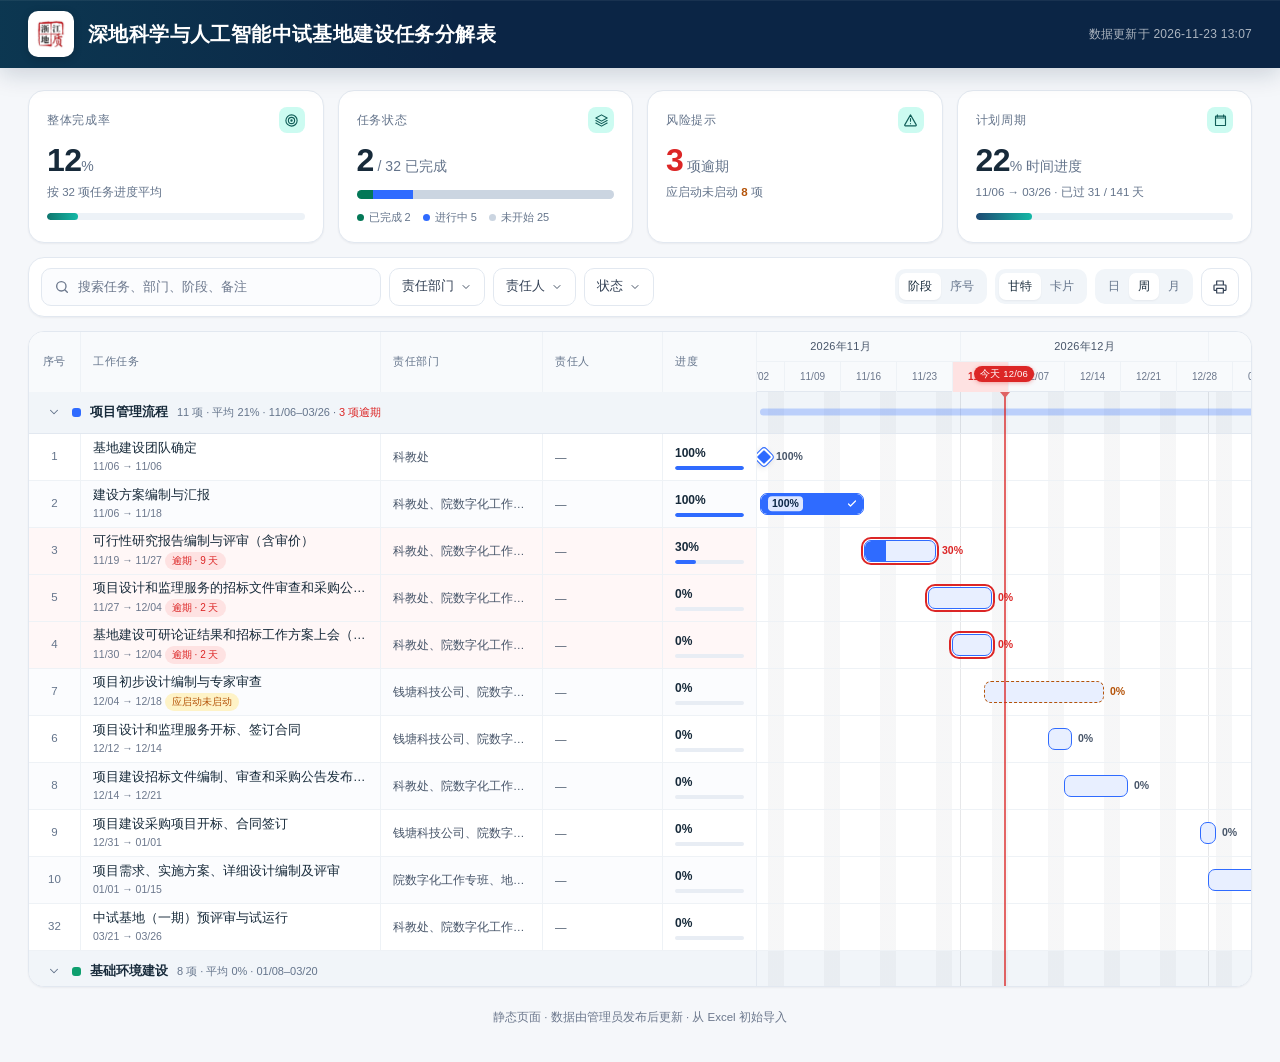
==== commit bdaca575: "增加责任人、部门选择、自动重编号等功能" ====
--- a/index.html
+++ b/index.html
@@ -64,14 +64,54 @@
     <div class="noscript">此页面需要启用 JavaScript 才能显示进度甘特图。</div>
   </noscript>
 
+  <script>
+    /*
+     * title.js 加 cache-busting，避免推送新标题后被 GitHub Pages / 浏览器缓存。
+     * file:// 下不加查询参数。
+     */
+    document.write('<script src="title.js' +
+      (window.location.protocol === 'file:' ? '' : '?v=' + Date.now()) +
+      '"><\/script>');
+  </script>
   <script src="config.js"></script>
-  <script src="data.js"></script>
+  <script src="departments.js"></script>
+  <script src="persons.js"></script>
   <script src="shared/parse.js"></script>
   <script src="js/util.js"></script>
   <script src="js/gantt.js"></script>
   <script src="js/render.js"></script>
+  <script src="js/picker.js"></script>
   <script src="js/admin.js"></script>
   <script src="js/publish.js"></script>
-  <script src="js/app.js"></script>
+  <script>
+    /*
+     * data.js is loaded with a cache-busting query so a newly published
+     * GitHub Pages data file is visible on the next page load.
+     * file:// has no query (some browsers treat it as part of the path).
+     */
+    (function () {
+      var isFile = window.location.protocol === 'file:';
+      var dataScript = document.createElement('script');
+      dataScript.src = 'data.js' + (isFile ? '' : '?v=' + Date.now());
+      dataScript.onload = loadApp;
+      dataScript.onerror = function () {
+        if (isFile) { loadApp(); return; }
+        var retry = document.createElement('script');
+        retry.src = 'data.js';
+        retry.onload = loadApp;
+        retry.onerror = loadApp;
+        document.body.appendChild(retry);
+      };
+      document.body.appendChild(dataScript);
+
+      function loadApp() {
+        if (loadApp.done) return;
+        loadApp.done = true;
+        var appScript = document.createElement('script');
+        appScript.src = 'js/app.js';
+        document.body.appendChild(appScript);
+      }
+    })();
+  </script>
 </body>
 </html>
--- a/styles.css
+++ b/styles.css
@@ -55,8 +55,9 @@
   --c-seq: 52px;
   --c-name: 300px;
   --c-dept: 162px;
+  --c-owner: 120px;
   --c-prog: 94px;
-  --left-w: calc(var(--c-seq) + var(--c-name) + var(--c-dept) + var(--c-prog));
+  --left-w: calc(var(--c-seq) + var(--c-name) + var(--c-dept) + var(--c-owner) + var(--c-prog));
   --timeline-w: 1280px;
 
   --font: -apple-system, BlinkMacSystemFont, "Segoe UI", "PingFang SC",
@@ -469,6 +470,48 @@
   padding: 4px 8px 6px;
   letter-spacing: .04em;
 }
+.popover-search {
+  width: 100%;
+  height: 34px;
+  margin: 0 0 6px;
+  padding: 0 10px;
+  border: 1px solid var(--line);
+  border-radius: 8px;
+  background: #FBFCFE;
+  font-size: 12px;
+  outline: none;
+}
+.popover-search:focus {
+  border-color: var(--accent-2);
+  background: #fff;
+  box-shadow: 0 0 0 3px rgba(20, 184, 166, .12);
+}
+.popover-name {
+  flex: 1;
+  min-width: 0;
+  overflow: hidden;
+  text-overflow: ellipsis;
+  white-space: nowrap;
+}
+.popover-count {
+  flex: none;
+  font-size: 10px;
+  color: var(--muted);
+  background: #F1F5F9;
+  border-radius: 999px;
+  padding: 0 6px;
+  line-height: 1.7;
+}
+.popover-external {
+  flex: none;
+  font-size: 9.5px;
+  color: #92400E;
+  background: #FEF3C7;
+  border: 1px solid #FDE68A;
+  border-radius: 5px;
+  padding: 0 4px;
+  line-height: 1.6;
+}
 .popover-row {
   display: flex;
   align-items: center;
@@ -661,7 +704,7 @@
 .ghead,
 .grow {
   display: grid;
-  grid-template-columns: var(--c-seq) var(--c-name) var(--c-dept) var(--c-prog) var(--timeline-w);
+  grid-template-columns: var(--c-seq) var(--c-name) var(--c-dept) var(--c-owner) var(--c-prog) var(--timeline-w);
 }
 
 .ghead {
@@ -690,7 +733,8 @@
 .gh-seq { left: 0; justify-content: center; padding: 0; }
 .gh-name { left: var(--c-seq); }
 .gh-dept { left: calc(var(--c-seq) + var(--c-name)); }
-.gh-prog { left: calc(var(--c-seq) + var(--c-name) + var(--c-dept)); }
+.gh-owner { left: calc(var(--c-seq) + var(--c-name) + var(--c-dept)); }
+.gh-prog { left: calc(var(--c-seq) + var(--c-name) + var(--c-dept) + var(--c-owner)); }
 
 .gh-timeline {
   position: relative;
@@ -906,8 +950,19 @@
   display: block;
   line-height: 46px;
 }
+.g-owner {
+  left: calc(var(--c-seq) + var(--c-name) + var(--c-dept));
+  z-index: 12;
+  color: #475569;
+  font-size: 11.5px;
+  overflow: hidden;
+  text-overflow: ellipsis;
+  white-space: nowrap;
+  display: block;
+  line-height: 46px;
+}
 .g-prog {
-  left: calc(var(--c-seq) + var(--c-name) + var(--c-dept));
+  left: calc(var(--c-seq) + var(--c-name) + var(--c-dept) + var(--c-owner));
   z-index: 12;
   flex-direction: column;
   align-items: stretch;
@@ -1196,6 +1251,20 @@
   margin-bottom: 10px;
   min-height: 18px;
 }
+
+.card-owners {
+  display: flex;
+  flex-wrap: wrap;
+  align-items: center;
+  gap: 4px;
+  margin: -3px 0 10px;
+  min-height: 18px;
+}
+.card-owner-label {
+  font-size: 10px;
+  color: var(--muted-2);
+  margin-right: 2px;
+}
 .chip {
   display: inline-block;
   max-width: 100%;
@@ -1207,6 +1276,12 @@
   white-space: nowrap;
   overflow: hidden;
   text-overflow: ellipsis;
+}
+.chip.owner-chip { background: #EEF6FF; color: #1E4A73; }
+.chip.external {
+  background: #FEF3C7;
+  color: #92400E;
+  border: 1px solid #FDE68A;
 }
 
 .card-dates {
@@ -1502,6 +1577,11 @@
   background: #fff;
   box-shadow: 0 0 0 3px rgba(20, 184, 166, .13);
 }
+.field input[readonly] {
+  background: #F8FAFC;
+  color: var(--muted);
+  cursor: default;
+}
 .field .hint { font-size: 10.5px; color: var(--muted-2); line-height: 1.45; }
 .field .error { font-size: 11px; color: var(--danger); }
 .field input.invalid { border-color: #FCA5A5; background: #FFF7F7; }
@@ -1539,6 +1619,227 @@
   color: #475569;
 }
 .check-row input { accent-color: var(--accent); width: 15px; height: 15px; }
+
+/* ---------- Multi picker ---------- */
+
+.picker-field { position: relative; min-width: 0; }
+
+.picker-box {
+  display: flex;
+  flex-wrap: wrap;
+  align-items: center;
+  gap: 4px;
+  min-height: 38px;
+  padding: 4px 8px;
+  border: 1px solid var(--line);
+  border-radius: 9px;
+  background: #FBFCFE;
+  cursor: pointer;
+  transition: border-color .15s, background .15s, box-shadow .15s;
+}
+.picker-box:hover { border-color: var(--line-strong); }
+.picker-box:focus-visible {
+  outline: 2px solid var(--accent-2);
+  outline-offset: 2px;
+}
+.picker-box.has-value { background: #fff; }
+
+.picker-chips { display: flex; flex-wrap: wrap; gap: 4px; min-width: 0; }
+.picker-chip {
+  display: inline-flex;
+  align-items: center;
+  gap: 2px;
+  max-width: 100%;
+  padding: 2px 3px 2px 8px;
+  border-radius: 6px;
+  background: #F1F5F9;
+  color: #334155;
+  font-size: 11.5px;
+  line-height: 1.6;
+}
+.picker-chip.external {
+  background: #FEF3C7;
+  color: #92400E;
+  border: 1px solid #FDE68A;
+}
+.picker-chip-text {
+  max-width: 180px;
+  overflow: hidden;
+  text-overflow: ellipsis;
+  white-space: nowrap;
+}
+.picker-chip-remove {
+  border: 0;
+  background: transparent;
+  color: inherit;
+  opacity: .55;
+  font-size: 15px;
+  line-height: 1;
+  padding: 0 3px;
+  cursor: pointer;
+}
+.picker-chip-remove:hover { opacity: 1; }
+
+.picker-placeholder { color: var(--muted-2); font-size: 12.5px; }
+.picker-chevron {
+  margin-left: auto;
+  color: var(--muted-2);
+  display: inline-flex;
+  flex: none;
+}
+
+.picker-backdrop {
+  position: fixed;
+  inset: 0;
+  z-index: 155;
+  background: rgba(11, 37, 69, .18);
+  backdrop-filter: blur(1px);
+  -webkit-backdrop-filter: blur(1px);
+}
+
+.picker-panel {
+  position: fixed;
+  z-index: 160;
+  display: flex;
+  flex-direction: column;
+  max-height: min(430px, 72vh);
+  padding: 12px;
+  background: #fff;
+  border: 1px solid var(--line);
+  border-radius: 14px;
+  box-shadow: var(--shadow-lg);
+}
+.picker-panel-head {
+  display: flex;
+  align-items: center;
+  justify-content: space-between;
+  gap: 8px;
+  margin-bottom: 8px;
+}
+.picker-panel-title { font-size: 13.5px; font-weight: 600; color: var(--ink); }
+.picker-search {
+  width: 100%;
+  height: 36px;
+  padding: 0 10px;
+  border: 1px solid var(--line);
+  border-radius: 8px;
+  background: #FBFCFE;
+  font-size: 12.5px;
+  outline: none;
+}
+.picker-search:focus {
+  border-color: var(--accent-2);
+  background: #fff;
+  box-shadow: 0 0 0 3px rgba(20, 184, 166, .12);
+}
+.picker-list {
+  flex: 1;
+  min-height: 0;
+  overflow: auto;
+  margin: 8px -4px 0;
+  padding: 0 4px;
+}
+.picker-option {
+  display: flex;
+  align-items: center;
+  gap: 8px;
+  padding: 8px;
+  border-radius: 8px;
+  font-size: 12.5px;
+  cursor: pointer;
+}
+.picker-option:hover { background: #F5F9FC; }
+.picker-option.selected { background: #F0FDFA; }
+.picker-check {
+  width: 16px;
+  height: 16px;
+  flex: none;
+  display: inline-flex;
+  align-items: center;
+  justify-content: center;
+  border: 1px solid var(--line-strong);
+  border-radius: 4px;
+  background: #fff;
+  color: transparent;
+  font-weight: 700;
+  font-size: 12px;
+  line-height: 1;
+}
+.picker-option.selected .picker-check {
+  border-color: var(--accent);
+  background: var(--accent);
+  color: #fff;
+}
+.picker-option-name {
+  flex: 1;
+  min-width: 0;
+  overflow: hidden;
+  text-overflow: ellipsis;
+  white-space: nowrap;
+}
+.picker-option-count {
+  flex: none;
+  font-size: 10px;
+  color: var(--muted);
+  background: #F1F5F9;
+  border-radius: 999px;
+  padding: 0 6px;
+  line-height: 1.7;
+}
+.picker-external {
+  flex: none;
+  font-size: 9.5px;
+  color: #92400E;
+  background: #FEF3C7;
+  border: 1px solid #FDE68A;
+  border-radius: 5px;
+  padding: 0 4px;
+  line-height: 1.6;
+}
+.picker-add-external {
+  border-top: 1px dashed var(--line);
+  background: #FFFBEB;
+  margin-top: 4px;
+}
+.picker-add-external .picker-check {
+  border-style: dashed;
+  border-color: var(--accent-2);
+  background: #F0FDFA;
+  color: var(--accent);
+}
+.picker-empty {
+  padding: 22px 10px;
+  text-align: center;
+  color: var(--muted);
+  font-size: 12px;
+}
+.picker-panel-foot {
+  display: flex;
+  align-items: center;
+  justify-content: space-between;
+  gap: 10px;
+  padding-top: 10px;
+  margin-top: 4px;
+  border-top: 1px solid var(--line-soft);
+}
+.picker-hint {
+  font-size: 10.5px;
+  color: var(--muted-2);
+  line-height: 1.45;
+}
+
+@media (max-width: 767px) {
+  .picker-panel {
+    left: 12px;
+    right: 12px;
+    top: auto;
+    bottom: 12px;
+    width: auto;
+    max-height: 70vh;
+  }
+  .picker-panel-foot { flex-wrap: wrap; }
+  .picker-hint { flex-basis: 100%; }
+}
 
 /* ---------- Import ---------- */
 
@@ -1694,6 +1995,90 @@
   border-radius: 4px;
   color: #334155;
 }
+.config-table {
+  margin: 10px 0;
+  border: 1px solid var(--line-soft);
+  border-radius: 9px;
+  overflow: hidden;
+}
+.config-row {
+  display: flex;
+  align-items: center;
+  gap: 8px;
+  padding: 7px 10px;
+  border-bottom: 1px solid var(--line-soft);
+  font-size: 12px;
+}
+.config-row:last-child { border-bottom: 0; }
+.config-name {
+  flex: 1;
+  min-width: 0;
+  overflow: hidden;
+  text-overflow: ellipsis;
+  white-space: nowrap;
+}
+.config-count {
+  flex: none;
+  min-width: 20px;
+  text-align: right;
+  color: var(--muted);
+  font-size: 10.5px;
+  font-variant-numeric: tabular-nums;
+}
+.config-badge {
+  flex: none;
+  font-size: 9.5px;
+  color: var(--accent-ink);
+  background: var(--accent-soft);
+  border-radius: 5px;
+  padding: 0 5px;
+  line-height: 1.6;
+}
+.config-badge.external {
+  color: #92400E;
+  background: #FEF3C7;
+  border: 1px solid #FDE68A;
+}
+.config-empty {
+  padding: 14px 10px;
+  color: var(--muted);
+  font-size: 12px;
+}
+.config-actions {
+  display: flex;
+  gap: 6px;
+  flex-wrap: wrap;
+}
+
+.renumber-wrap {
+  max-height: 320px;
+  overflow: auto;
+  margin-top: 12px;
+  border: 1px solid var(--line);
+  border-radius: 10px;
+}
+.renumber-table {
+  width: 100%;
+  border-collapse: collapse;
+  font-size: 11.5px;
+}
+.renumber-table th,
+.renumber-table td {
+  padding: 6px 10px;
+  border-bottom: 1px solid var(--line-soft);
+  text-align: left;
+}
+.renumber-table th {
+  position: sticky;
+  top: 0;
+  z-index: 1;
+  background: #F8FAFC;
+  color: var(--muted);
+  font-weight: 500;
+}
+.renumber-table tr.changed td { background: #FFFBEB; }
+.renumber-table tr:last-child td { border-bottom: 0; }
+
 .hash-box {
   display: flex;
   gap: 6px;
@@ -1747,9 +2132,15 @@
   flex: none;
 }
 .publish-action .icon svg { width: 17px; height: 17px; }
-.publish-action .body { flex: 1; min-width: 0; }
+.publish-action .body {
+  flex: 1;
+  min-width: 0;
+  display: flex;
+  flex-direction: column;
+  gap: 2px;
+}
 .publish-action .title { font-size: 12.5px; font-weight: 600; color: var(--ink); }
-.publish-action .desc { font-size: 11px; color: var(--muted); line-height: 1.45; margin-top: 1px; }
+.publish-action .desc { font-size: 11px; color: var(--muted); line-height: 1.45; }
 .publish-action .btn { flex: none; }
 
 .publish-status {
@@ -1848,13 +2239,29 @@
   :root {
     --c-dept: 0px;
     --c-name: 280px;
+    --left-w: calc(var(--c-seq) + var(--c-name) + var(--c-owner) + var(--c-prog));
+  }
+  .ghead,
+  .grow {
+    grid-template-columns: var(--c-seq) var(--c-name) var(--c-owner) var(--c-prog) var(--timeline-w);
+  }
+  .gh-dept, .g-dept { display: none; }
+  .gh-owner, .g-owner { left: calc(var(--c-seq) + var(--c-name)); }
+  .gh-prog, .g-prog { left: calc(var(--c-seq) + var(--c-name) + var(--c-owner)); }
+  .ggroup { grid-template-columns: var(--left-w) var(--timeline-w); }
+}
+
+@media (max-width: 899px) {
+  :root {
+    --c-owner: 0px;
+    --c-name: 280px;
     --left-w: calc(var(--c-seq) + var(--c-name) + var(--c-prog));
   }
   .ghead,
   .grow {
     grid-template-columns: var(--c-seq) var(--c-name) var(--c-prog) var(--timeline-w);
   }
-  .gh-dept, .g-dept { display: none; }
+  .gh-owner, .g-owner { display: none; }
   .gh-prog, .g-prog { left: calc(var(--c-seq) + var(--c-name)); }
   .ggroup { grid-template-columns: var(--left-w) var(--timeline-w); }
 }
@@ -1872,6 +2279,8 @@
     --header-h: 58px;
     --c-seq: 42px;
     --c-name: 210px;
+    --c-dept: 0px;
+    --c-owner: 0px;
     --c-prog: 0px;
     --left-w: calc(var(--c-seq) + var(--c-name));
   }
@@ -1925,7 +2334,7 @@
   .ghead, .grow {
     grid-template-columns: var(--c-seq) var(--c-name) var(--timeline-w);
   }
-  .gh-prog, .g-prog { display: none; }
+  .gh-prog, .g-prog, .gh-owner, .g-owner, .gh-dept, .g-dept { display: none; }
   .gh-name { left: var(--c-seq); }
   .g-name { left: var(--c-seq); }
   .ggroup { grid-template-columns: var(--left-w) var(--timeline-w); }
@@ -2032,7 +2441,7 @@
   .grow { min-height: 30px; }
   .g-name { padding-top: 4px; padding-bottom: 4px; }
   .gg-label { min-height: 30px; }
-  .g-dept { line-height: 30px; }
+  .g-dept, .g-owner { line-height: 30px; }
   .today-line { opacity: .55; }
   .bar { height: 16px; }
   .milestone { width: 10px; height: 10px; }
